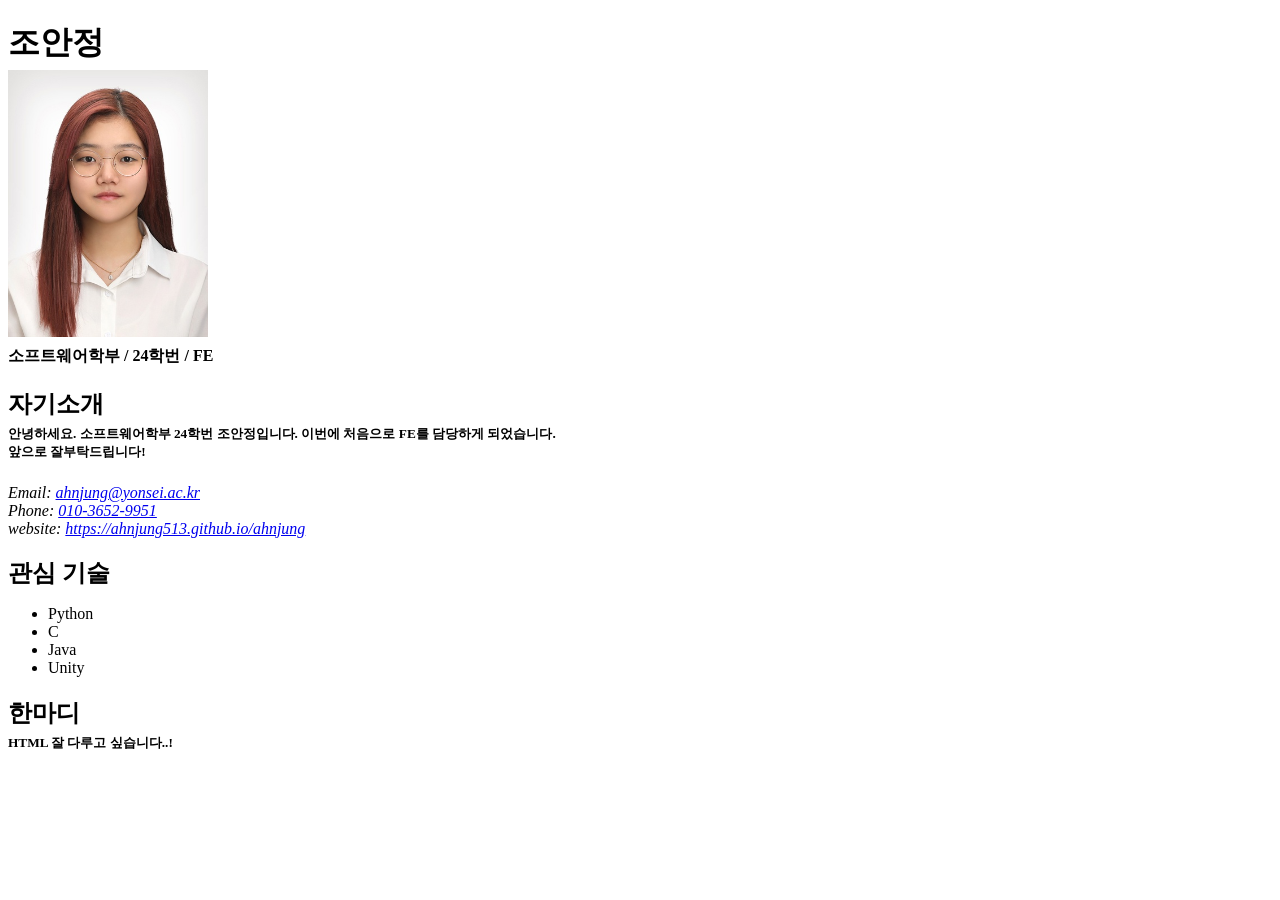
==== index.html @ d5570336 "profile_수정완" ====
<!DOCTYPE html>
<html lang="ko">
<head>
    <meta charset="UTF-8">
    <meta name="viewport" content="width=device-width, initial-scale=1.0">
    <title>Document</title>
    <link rel="stylesheet" href="style.css">
</head>
<body>
    <h1>조안정</h1>
    <img class="img" src="증사.jpg"/>
    
    <h4>소프트웨어학부 / 24학번 / FE</h4>
    <h2>자기소개</h2>
    <h5>안녕하세요. 소프트웨어학부 24학번 조안정입니다. 이번에 처음으로 FE를 담당하게 되었습니다.
        <br>앞으로 잘부탁드립니다!</h5>
    <address>
        Email: <a href="mailto:m.ahnjung@yonsei.ac.kr">ahnjung@yonsei.ac.kr</a><br>
        Phone: <a href="tel:010-3652-9951">010-3652-9951</a><br>
        website: <a href="https://ahnjung513.github.io/ahnjung/">https://ahnjung513.github.io/ahnjung</a>
    </address>
    

    <h2>관심 기술</h2>
    <ul>
      <li>Python</li>
      <li>C</li>
      <li>Java</li>
      <li>Unity</li>
    </ul>

    <h2>한마디</h2>
    <h5>HTML 잘 다루고 싶습니다..!</h5>
    
</body>
</html>
---- style.css ----
img {
    width: 200px;
}

h4, h5 {
    margin-top: 5px;
}

h1, h2 {
    margin-bottom: 5px;
}
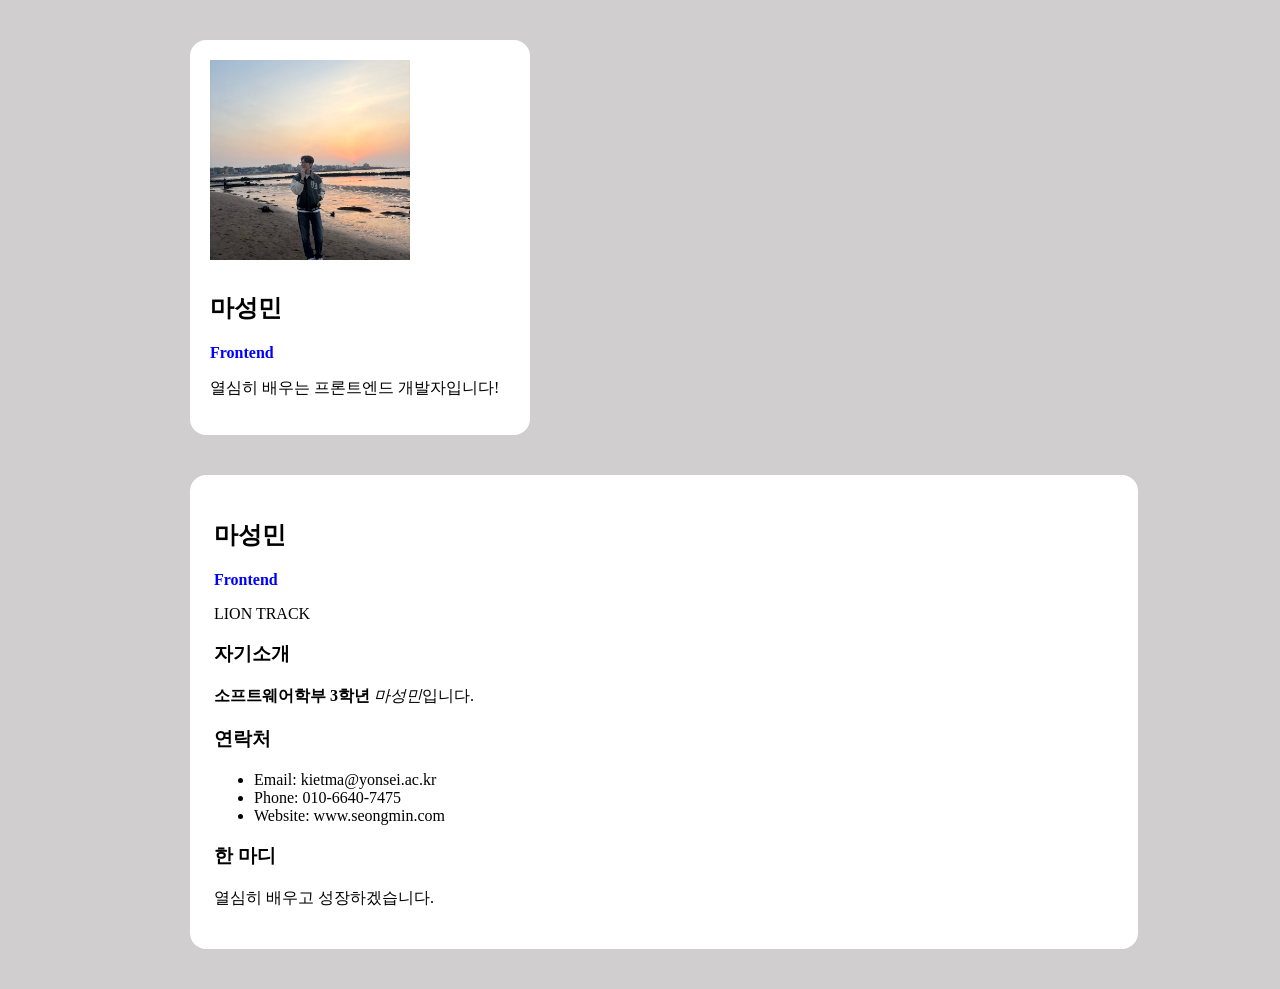
==== commit 0f55aaf0: "profile 과제 제출" ====
--- a/index.html
+++ b/index.html
@@ -3,34 +3,47 @@
 <head>
     <meta charset="UTF-8">
     <meta name="viewport" content="width=device-width, initial-scale=1.0">
-    <title>Document</title>
+    <title>자기소개 페이지</title>
     <link rel="stylesheet" href="style.css">
 </head>
 <body>
-    <h1>조안정</h1>
-    <img class="img" src="증사.jpg"/>
-    
-    <h4>소프트웨어학부 / 24학번 / FE</h4>
-    <h2>자기소개</h2>
-    <h5>안녕하세요. 소프트웨어학부 24학번 조안정입니다. 이번에 처음으로 FE를 담당하게 되었습니다.
-        <br>앞으로 잘부탁드립니다!</h5>
-    <address>
-        Email: <a href="mailto:m.ahnjung@yonsei.ac.kr">ahnjung@yonsei.ac.kr</a><br>
-        Phone: <a href="tel:010-3652-9951">010-3652-9951</a><br>
-        website: <a href="https://ahnjung513.github.io/ahnjung/">https://ahnjung513.github.io/ahnjung</a>
-    </address>
-    
+    <main class="page">
+        <section class="profile_card">
+            <img src="profile.jpg" alt="프로필 사진">
 
-    <h2>관심 기술</h2>
-    <ul>
-      <li>Python</li>
-      <li>C</li>
-      <li>Java</li>
-      <li>Unity</li>
-    </ul>
+            <div class="profile_text">
+                <h2>마성민</h2>
+                <p class="track">Frontend</p>
+                <p>열심히 배우는 프론트엔드 개발자입니다!</p>
+            </div>
+        </section>
 
-    <h2>한마디</h2>
-    <h5>HTML 잘 다루고 싶습니다..!</h5>
-    
+        <section class="profile_information">
+            <header class="intro-header">
+                <h1>마성민</h1>
+                <p class="track">Frontend</p>
+                <p>LION TRACK</p>
+            </header>
+
+            <section class="information_section">
+                <h3>자기소개</h3>
+                <p><strong>소프트웨어학부 3학년</strong> <em>마성민</em>입니다.</p>
+            </section>
+
+            <section class="information_section">
+                <h3>연락처</h3>
+                <ul>
+                    <li>Email: kietma@yonsei.ac.kr</li>
+                    <li>Phone: 010-6640-7475</li>
+                    <li>Website: www.seongmin.com</li>
+                </ul>
+            </section>
+            
+            <section class="information_section">
+                <h3>한 마디</h3>
+                <p>열심히 배우고 성장하겠습니다.</p>
+            </section>
+        </section>
+    </main>
 </body>
 </html>
--- a/style.css
+++ b/style.css
@@ -1,11 +1,49 @@
-img {
+.profile_card img {
     width: 200px;
+    height: 200px;
+    object-fit: cover;
 }
 
-h4, h5 {
-    margin-top: 5px;
+.track {
+    color: blue;
+    font-weight: bold;
 }
 
-h1, h2 {
-    margin-bottom: 5px;
+.profile_card {
+    display: flex;
+    flex-direction: column;
+    gap: 12px;
+    width: 300px;
+
+    background-color: white;
+    padding: 20px;
+    border-radius: 16px;
+}
+
+body {
+    margin: 0;
+    background-color: rgb(208, 206, 206);
+}
+
+
+.profile_information {
+    background-color: white;
+    padding: 24px;
+    border-radius: 16px;
+    width: 100%;
+}
+
+.page {
+    padding: 40px;
+    display: flex;
+    flex-direction: column;
+    gap: 40px;
+
+    max-width: 900px;
+
+    margin: 0 auto;
+}
+
+.profile_card:hover {
+    transform: translateY(-8px);
 }
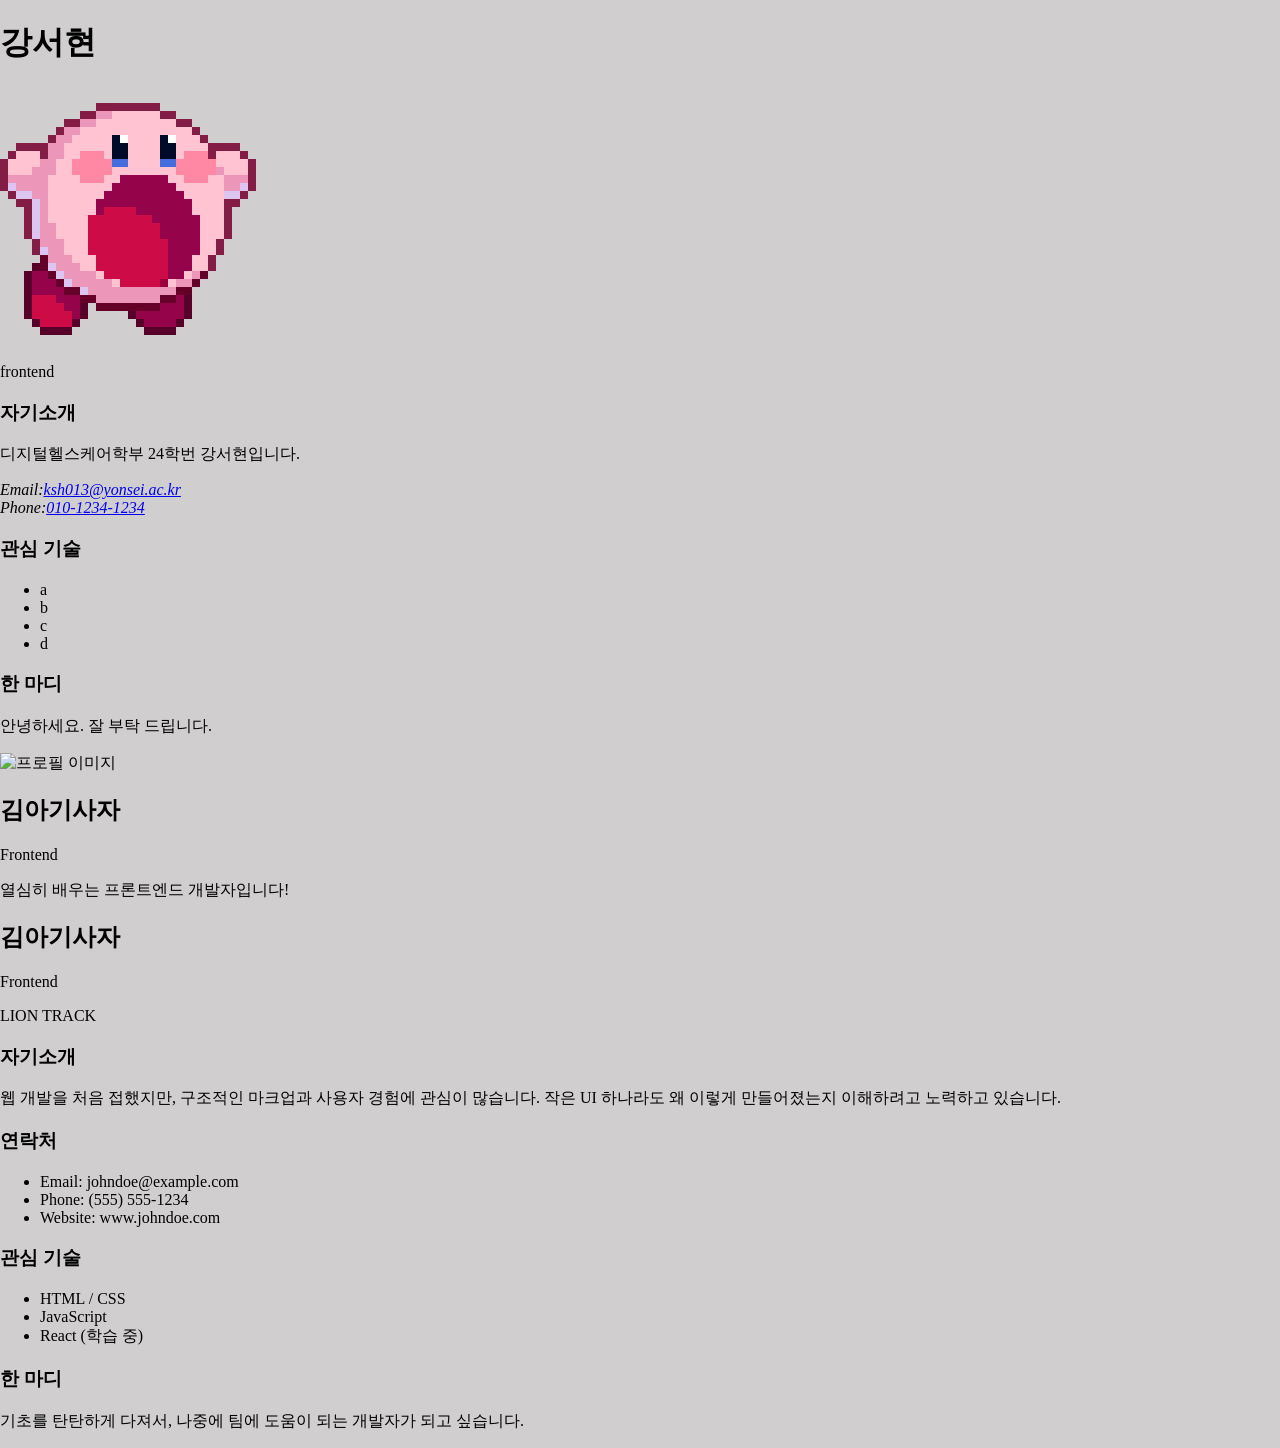
==== commit d7166a40: "feat: index.html" ====
--- a/index.html
+++ b/index.html
@@ -1,49 +1,85 @@
 <!DOCTYPE html>
-<html lang="ko">
+<html lang="en">
 <head>
     <meta charset="UTF-8">
     <meta name="viewport" content="width=device-width, initial-scale=1.0">
-    <title>자기소개 페이지</title>
+    <title>자기소개</title>
     <link rel="stylesheet" href="style.css">
 </head>
+
 <body>
-    <main class="page">
-        <section class="profile_card">
-            <img src="profile.jpg" alt="프로필 사진">
+    <h1>강서현</h1>
+    <img src="커비1.ico"/>
+    <p>frontend</p>
 
-            <div class="profile_text">
-                <h2>마성민</h2>
-                <p class="track">Frontend</p>
-                <p>열심히 배우는 프론트엔드 개발자입니다!</p>
-            </div>
-        </section>
+    <h3>자기소개</h3>
+    <p>디지털헬스케어학부 24학번 강서현입니다.</p>
 
-        <section class="profile_information">
-            <header class="intro-header">
-                <h1>마성민</h1>
-                <p class="track">Frontend</p>
-                <p>LION TRACK</p>
-            </header>
+    <address>
+        Email:<a href= "ksh013@yonsei.ac.kr">ksh013@yonsei.ac.kr</a><br/>
+        Phone:<a href= 010-1234-1234>010-1234-1234</a>
+    </address>
 
-            <section class="information_section">
-                <h3>자기소개</h3>
-                <p><strong>소프트웨어학부 3학년</strong> <em>마성민</em>입니다.</p>
-            </section>
 
-            <section class="information_section">
-                <h3>연락처</h3>
-                <ul>
-                    <li>Email: kietma@yonsei.ac.kr</li>
-                    <li>Phone: 010-6640-7475</li>
-                    <li>Website: www.seongmin.com</li>
-                </ul>
-            </section>
-            
-            <section class="information_section">
-                <h3>한 마디</h3>
-                <p>열심히 배우고 성장하겠습니다.</p>
-            </section>
-        </section>
-    </main>
+    <h3>관심 기술</h3>
+    <ul>
+      <li>a</li>
+      <li>b</li>
+      <li>c</li>
+      <li>d</li>
+    </ul>
+
+    <h3>한 마디</h3>
+    <P>안녕하세요. 잘 부탁 드립니다.</P>
+</body>
+</html>
+
+
+
+<body>
+
+  <!-- 요약 카드 -->
+  <section class="card">
+    <img src="https://picsum.photos/300" alt="프로필 이미지">
+
+    <h2>김아기사자</h2>
+    <p class="part">Frontend</p>
+    <p>열심히 배우는 프론트엔드 개발자입니다!</p>
+  </section>
+
+  <!-- 상세 정보 -->
+  <section class="detail">
+
+    <h1>김아기사자</h1>
+    <p class="part">Frontend</p>
+    <p>LION TRACK</p>
+
+    <h3>자기소개</h3>
+    <p>
+      웹 개발을 처음 접했지만, 구조적인 마크업과 사용자 경험에 관심이 많습니다.
+      작은 UI 하나라도 왜 이렇게 만들어졌는지 이해하려고 노력하고 있습니다.
+    </p>
+
+    <h3>연락처</h3>
+    <ul>
+      <li>Email: johndoe@example.com</li>
+      <li>Phone: (555) 555-1234</li>
+      <li>Website: www.johndoe.com</li>
+    </ul>
+
+    <h3>관심 기술</h3>
+    <ul>
+      <li>HTML / CSS</li>
+      <li>JavaScript</li>
+      <li>React (학습 중)</li>
+    </ul>
+
+    <h3>한 마디</h3>
+    <p>
+      기초를 탄탄하게 다져서, 나중에 팀에 도움이 되는 개발자가 되고 싶습니다.
+    </p>
+
+  </section>
+
 </body>
 </html>
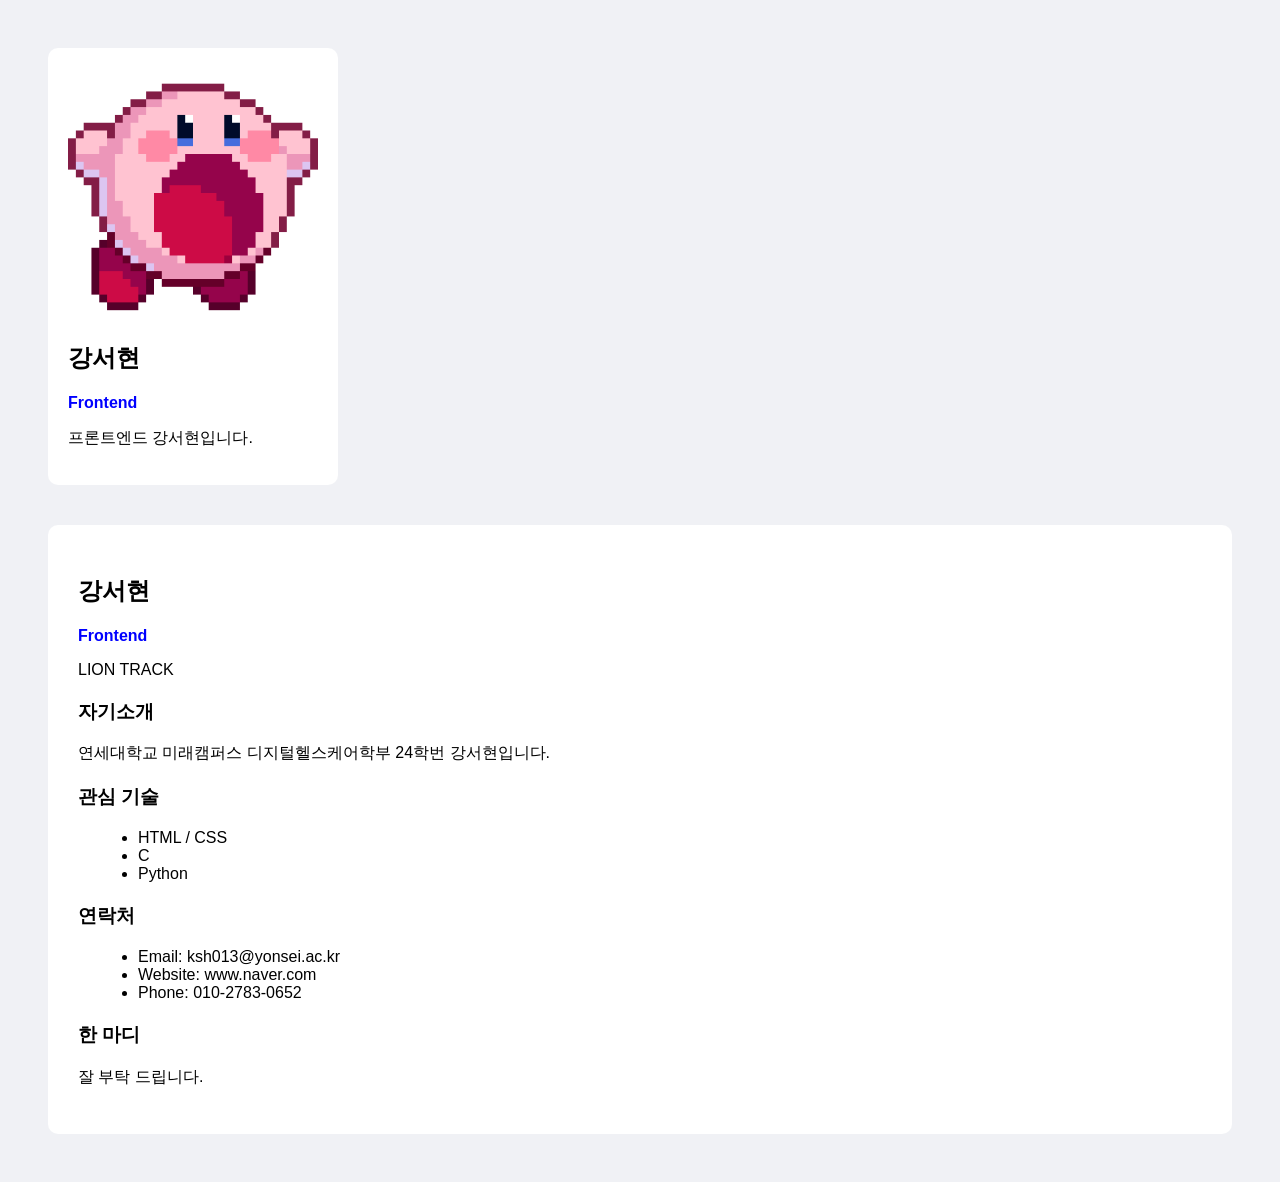
==== commit 64f6d254: "파일 수정" ====
--- a/index.html
+++ b/index.html
@@ -7,76 +7,52 @@
     <link rel="stylesheet" href="style.css">
 </head>
 
-<body>
-    <h1>강서현</h1>
-    <img src="커비1.ico"/>
-    <p>frontend</p>
-
-    <h3>자기소개</h3>
-    <p>디지털헬스케어학부 24학번 강서현입니다.</p>
-
-    <address>
-        Email:<a href= "ksh013@yonsei.ac.kr">ksh013@yonsei.ac.kr</a><br/>
-        Phone:<a href= 010-1234-1234>010-1234-1234</a>
-    </address>
-
-
-    <h3>관심 기술</h3>
-    <ul>
-      <li>a</li>
-      <li>b</li>
-      <li>c</li>
-      <li>d</li>
-    </ul>
-
-    <h3>한 마디</h3>
-    <P>안녕하세요. 잘 부탁 드립니다.</P>
-</body>
-</html>
-
-
-
+<!DOCTYPE html>
+<html lang="ko">
+<head>
+  <meta charset="UTF-8">
+  <title>자기소개</title>
+  <link rel="stylesheet" href="style.css">
+</head>
 <body>
 
-  <!-- 요약 카드 -->
   <section class="card">
-    <img src="https://picsum.photos/300" alt="프로필 이미지">
 
-    <h2>김아기사자</h2>
+    <img src="커비1.ico">
+    <h1>강서현</h1>
     <p class="part">Frontend</p>
-    <p>열심히 배우는 프론트엔드 개발자입니다!</p>
+    <p>프론트엔드 강서현입니다.</p>
+    
   </section>
 
-  <!-- 상세 정보 -->
   <section class="detail">
 
-    <h1>김아기사자</h1>
+    <h1>강서현</h1>
     <p class="part">Frontend</p>
     <p>LION TRACK</p>
 
     <h3>자기소개</h3>
     <p>
-      웹 개발을 처음 접했지만, 구조적인 마크업과 사용자 경험에 관심이 많습니다.
-      작은 UI 하나라도 왜 이렇게 만들어졌는지 이해하려고 노력하고 있습니다.
+      연세대학교 미래캠퍼스 디지털헬스케어학부 24학번 강서현입니다.
     </p>
-
-    <h3>연락처</h3>
-    <ul>
-      <li>Email: johndoe@example.com</li>
-      <li>Phone: (555) 555-1234</li>
-      <li>Website: www.johndoe.com</li>
-    </ul>
 
     <h3>관심 기술</h3>
     <ul>
       <li>HTML / CSS</li>
-      <li>JavaScript</li>
-      <li>React (학습 중)</li>
+      <li>C</li>
+      <li>Python</li>
+    </ul>
+
+    <h3>연락처</h3>
+    <ul>
+      <li>Email: ksh013@yonsei.ac.kr</li>
+      <li>Website: www.naver.com</li>
+      <li>Phone: 010-2783-0652</li>
     </ul>
 
     <h3>한 마디</h3>
     <p>
-      기초를 탄탄하게 다져서, 나중에 팀에 도움이 되는 개발자가 되고 싶습니다.
+      잘 부탁 드립니다.
     </p>
 
   </section>
--- a/style.css
+++ b/style.css
@@ -1,49 +1,44 @@
-.profile_card img {
-    width: 200px;
-    height: 200px;
-    object-fit: cover;
+body {
+  background-color: #f0f1f5;
+  font-family: Arial;
+  padding: 40px;
 }
 
-.track {
-    color: blue;
-    font-weight: bold;
+/* 카드 */
+.card {
+  background-color: white;
+  width: 250px;
+  padding: 20px;
+  border-radius: 10px;
+  margin-bottom: 40px;
 }
 
-.profile_card {
-    display: flex;
-    flex-direction: column;
-    gap: 12px;
-    width: 300px;
-
-    background-color: white;
-    padding: 20px;
-    border-radius: 16px;
+/* 이미지 */
+.card img {
+  width: 100%;
+  height: 250px;
+  object-fit: cover;
 }
 
-body {
-    margin: 0;
-    background-color: rgb(208, 206, 206);
+/* 파트 색 */
+.part {
+  color: blue;
+  font-weight: bold;
 }
 
-
-.profile_information {
-    background-color: white;
-    padding: 24px;
-    border-radius: 16px;
-    width: 100%;
+/* 상세 영역 */
+.detail {
+  background-color: white;
+  padding: 30px;
+  border-radius: 10px;
 }
 
-.page {
-    padding: 40px;
-    display: flex;
-    flex-direction: column;
-    gap: 40px;
-
-    max-width: 900px;
-
-    margin: 0 auto;
+/* 제목 간격 */
+h3 {
+  margin-top: 20px;
 }
 
-.profile_card:hover {
-    transform: translateY(-8px);
+/* 리스트 */
+ul {
+  margin-left: 20px;
 }
--- a/style.css
+++ b/style.css
@@ -1,49 +1,44 @@
-.profile_card img {
-    width: 200px;
-    height: 200px;
-    object-fit: cover;
+body {
+  background-color: #f0f1f5;
+  font-family: Arial;
+  padding: 40px;
 }
 
-.track {
-    color: blue;
-    font-weight: bold;
+/* 카드 */
+.card {
+  background-color: white;
+  width: 250px;
+  padding: 20px;
+  border-radius: 10px;
+  margin-bottom: 40px;
 }
 
-.profile_card {
-    display: flex;
-    flex-direction: column;
-    gap: 12px;
-    width: 300px;
-
-    background-color: white;
-    padding: 20px;
-    border-radius: 16px;
+/* 이미지 */
+.card img {
+  width: 100%;
+  height: 250px;
+  object-fit: cover;
 }
 
-body {
-    margin: 0;
-    background-color: rgb(208, 206, 206);
+/* 파트 색 */
+.part {
+  color: blue;
+  font-weight: bold;
 }
 
-
-.profile_information {
-    background-color: white;
-    padding: 24px;
-    border-radius: 16px;
-    width: 100%;
+/* 상세 영역 */
+.detail {
+  background-color: white;
+  padding: 30px;
+  border-radius: 10px;
 }
 
-.page {
-    padding: 40px;
-    display: flex;
-    flex-direction: column;
-    gap: 40px;
-
-    max-width: 900px;
-
-    margin: 0 auto;
+/* 제목 간격 */
+h3 {
+  margin-top: 20px;
 }
 
-.profile_card:hover {
-    transform: translateY(-8px);
+/* 리스트 */
+ul {
+  margin-left: 20px;
 }
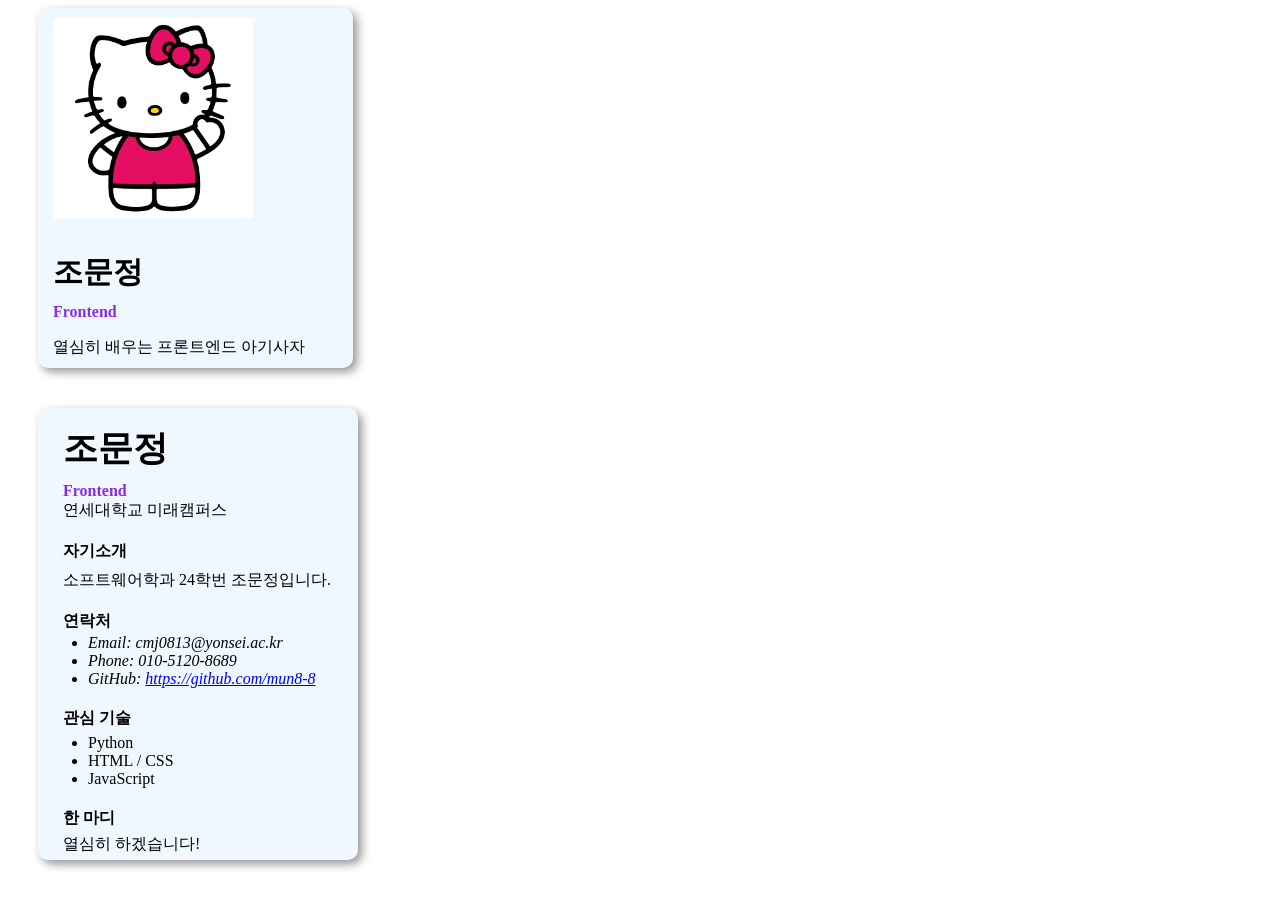
==== commit 1d63536c: "profile" ====
--- a/index.html
+++ b/index.html
@@ -1,61 +1,44 @@
 <!DOCTYPE html>
-<html lang="en">
+<html lang="ko">
 <head>
     <meta charset="UTF-8">
     <meta name="viewport" content="width=device-width, initial-scale=1.0">
-    <title>자기소개</title>
+    <title>Document</title>
     <link rel="stylesheet" href="style.css">
 </head>
+<body>
+    <div class="introduction">
+    <img src="/키티.jpg" alt="kitty" style="width: 200px">
+    <p class="name1">조문정</p>
+    <p class="FE_1">Frontend</p>
+    <p>열심히 배우는 프론트엔드 아기사자</p>  
+    </div>
+   
+    <div class="detail">
 
-<!DOCTYPE html>
-<html lang="ko">
-<head>
-  <meta charset="UTF-8">
-  <title>자기소개</title>
-  <link rel="stylesheet" href="style.css">
-</head>
-<body>
+    <p class="name2">조문정</p>
+    <p class="FE_2">Frontend</p>
+    <p class="univ">연세대학교 미래캠퍼스</p>
 
-  <section class="card">
+    <p class="intro-title">자기소개</p>
+    <p class="intro-text">소프트웨어학과 24학번 조문정입니다.</p>
 
-    <img src="커비1.ico">
-    <h1>강서현</h1>
-    <p class="part">Frontend</p>
-    <p>프론트엔드 강서현입니다.</p>
-    
-  </section>
-
-  <section class="detail">
-
-    <h1>강서현</h1>
-    <p class="part">Frontend</p>
-    <p>LION TRACK</p>
-
-    <h3>자기소개</h3>
-    <p>
-      연세대학교 미래캠퍼스 디지털헬스케어학부 24학번 강서현입니다.
-    </p>
-
-    <h3>관심 기술</h3>
-    <ul>
-      <li>HTML / CSS</li>
-      <li>C</li>
-      <li>Python</li>
+    <p class="address-title"><b>연락처</b></p>
+    <address>
+        <ul class="address-text">
+            <li>Email: cmj0813@yonsei.ac.kr</li>
+            <li>Phone: 010-5120-8689</li>
+            <li>GitHub: <a href="https://github.com/mun8-8">https://github.com/mun8-8</a></li>
+        </ul>
+    </address>
+    <p class="skill-title"><b>관심 기술</b></p>
+    <ul class="skill-text">
+        <li>Python</li>
+        <li>HTML / CSS</li>
+        <li>JavaScript</li>
     </ul>
-
-    <h3>연락처</h3>
-    <ul>
-      <li>Email: ksh013@yonsei.ac.kr</li>
-      <li>Website: www.naver.com</li>
-      <li>Phone: 010-2783-0652</li>
-    </ul>
-
-    <h3>한 마디</h3>
-    <p>
-      잘 부탁 드립니다.
-    </p>
-
-  </section>
-
+    <p class="coment-title">한 마디</p>
+    <p class="coment-text">열심히 하겠습니다!</p>
+    </div>
 </body>
 </html>
--- a/style.css
+++ b/style.css
@@ -1,44 +1,101 @@
-body {
-  background-color: #f0f1f5;
-  font-family: Arial;
-  padding: 40px;
+.introduction{
+    width: 300px;
+    height: 350px;
+    background-color:aliceblue;
+    position: relative;
+    margin-left: 30px;
+    border-radius: 10px;
+    padding-left: 15px;
+    padding-top: 10px;
+    margin-bottom: 40px;
+    box-shadow: 4px 4px 10px rgb(151, 148, 148);
+
+}
+.introduction:hover{
+    transform: translateY(-8px);
+}
+.name1{
+    font-size: 30px;
+    font-weight: bold;
+    margin-bottom: 0;
+}
+.FE_1{
+    color:#8a2be2;
+    font-weight: 700;
+    margin-top: 10px;
+    margin-bottom: 0;
 }
 
-/* 카드 */
-.card {
-  background-color: white;
-  width: 250px;
-  padding: 20px;
-  border-radius: 10px;
-  margin-bottom: 40px;
+.detail{
+    width: 300px;
+    height: 450px;
+    background-color:aliceblue;
+    position: relative;
+    margin-left: 30px;
+    border-radius: 10px;
+    padding-left: 20px;
+    padding-top: 2px;
+    box-shadow: 4px 4px 10px rgb(151, 148, 148);
+}
+.name2{
+    font-size: 35px;
+    font-weight: bold;
+    margin-bottom: 0;
+    margin-top: 15px;
+    margin-left: 5px;
+}
+.FE_2{
+    color:#8a2be2;
+    font-weight: 700;
+    margin-top: 10px;
+    margin-bottom: 0;
+    margin-left: 5px;
+}
+.univ{
+    margin: 0;
+    font-weight: 300;
+    margin-left: 5px;
 }
 
-/* 이미지 */
-.card img {
-  width: 100%;
-  height: 250px;
-  object-fit: cover;
+.intro-title {
+  font-weight: bold;
+  margin-bottom: 8px;
+  margin-top: 20px;
+  margin-left: 5px;
+}
+.intro-text {
+  margin-top: 0;
+  margin-left: 5px;
 }
 
-/* 파트 색 */
-.part {
-  color: blue;
-  font-weight: bold;
+.address-title{
+    margin-top: 20px;
+    margin-bottom: 2px;
+    margin-left: 5px;
+}
+.address-text{
+    margin-top: 0;
+    margin-left: 0;
+    padding-left: 30px;
+}
+.skill-title{
+    margin-top: 20px;
+    margin-bottom: 2px;
+    margin-left: 5px;
+}
+.skill-text{
+    margin-top: 5px;
+    padding-left: 30px;
 }
 
-/* 상세 영역 */
-.detail {
-  background-color: white;
-  padding: 30px;
-  border-radius: 10px;
+.coment-title{
+    margin-top: 20px;
+    font-weight: bold;
+    margin-bottom: 2px;
+    margin-left: 5px;
 }
 
-/* 제목 간격 */
-h3 {
-  margin-top: 20px;
+.coment-text{
+    margin-top: 5px;
+    margin-left: 5px;
 }
-
-/* 리스트 */
-ul {
-  margin-left: 20px;
-}
